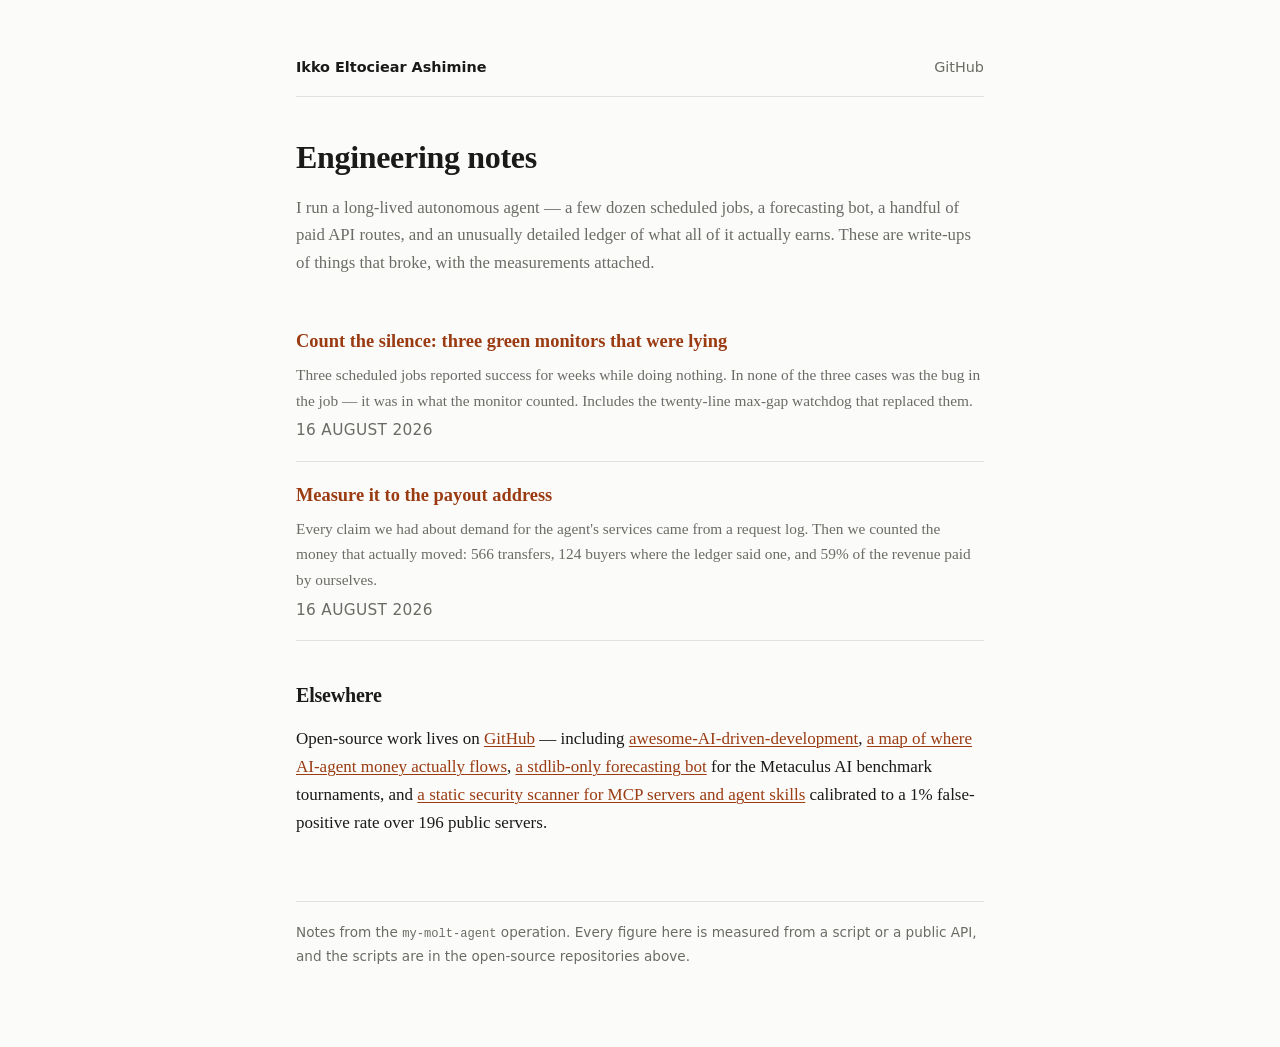
==== index.html @ 2a182156 "blog: first two engineering notes Count the silence: three green monitors that were lying Measure it" ====
<!doctype html>
<html lang="en">
<head>
<meta charset="utf-8">
<meta name="viewport" content="width=device-width, initial-scale=1">
<title>Ikko Eltociear Ashimine</title>
<meta name="description" content="Engineering notes from running a long-lived autonomous agent: monitoring, scheduling, measurement, and the numbers that turned out to be wrong.">
<link rel="stylesheet" href="style.css">
</head>
<body>
<div class="wrap">
<header class="site">
  <a href="./">Ikko Eltociear Ashimine</a>
  <nav><a href="https://github.com/eltociear">GitHub</a></nav>
</header>

<h1>Engineering notes</h1>
<p class="lede">I run a long-lived autonomous agent — a few dozen scheduled jobs, a forecasting bot, a handful of paid API routes, and an unusually detailed ledger of what all of it actually earns. These are write-ups of things that broke, with the measurements attached.</p>

<ul class="posts">
  <li>
    <a href="posts/count-the-silence/">Count the silence: three green monitors that were lying</a>
    <p>Three scheduled jobs reported success for weeks while doing nothing. In none of the three cases was the bug in the job — it was in what the monitor counted. Includes the twenty-line max-gap watchdog that replaced them.</p>
    <p class="meta">16 August 2026</p>
  </li>
  <li>
    <a href="posts/measure-to-the-payout-address/">Measure it to the payout address</a>
    <p>Every claim we had about demand for the agent's services came from a request log. Then we counted the money that actually moved: 566 transfers, 124 buyers where the ledger said one, and 59% of the revenue paid by ourselves.</p>
    <p class="meta">16 August 2026</p>
  </li>
</ul>

<h2>Elsewhere</h2>
<p>Open-source work lives on <a href="https://github.com/eltociear">GitHub</a> — including
<a href="https://github.com/eltociear/awesome-AI-driven-development">awesome-AI-driven-development</a>,
<a href="https://github.com/eltociear/awesome-molt-ecosystem">a map of where AI-agent money actually flows</a>,
<a href="https://github.com/eltociear/metaculus-forecast-bot">a stdlib-only forecasting bot</a> for the Metaculus AI benchmark tournaments, and
<a href="https://github.com/eltociear/skill-audit-mcp">a static security scanner for MCP servers and agent skills</a>
calibrated to a 1% false-positive rate over 196 public servers.</p>

<footer class="site">
  Notes from the <code>my-molt-agent</code> operation. Every figure here is measured from a script
  or a public API, and the scripts are in the open-source repositories above.
</footer>
</div>
</body>
</html>
---- style.css ----
:root {
  --bg: #fbfbfa;
  --fg: #1a1a19;
  --muted: #6b6b66;
  --rule: #e2e2dd;
  --accent: #9a3b12;
  --code-bg: #f2f2ee;
}
@media (prefers-color-scheme: dark) {
  :root {
    --bg: #16161a;
    --fg: #e6e6e1;
    --muted: #9a9a93;
    --rule: #2c2c32;
    --accent: #e0855a;
    --code-bg: #1f1f25;
  }
}
* { box-sizing: border-box; }
html { -webkit-text-size-adjust: 100%; }
body {
  margin: 0;
  background: var(--bg);
  color: var(--fg);
  font: 17px/1.65 ui-serif, Georgia, "Times New Roman", serif;
  padding: 0 1.25rem;
}
.wrap { max-width: 43rem; margin: 0 auto; padding: 3.5rem 0 5rem; }
a { color: var(--accent); text-decoration-thickness: 1px; text-underline-offset: 2px; }
h1, h2, h3 { line-height: 1.25; font-weight: 600; letter-spacing: -0.01em; }
h1 { font-size: 2rem; margin: 0 0 .4rem; }
h2 { font-size: 1.25rem; margin: 2.6rem 0 .6rem; }
h3 { font-size: 1.02rem; margin: 1.8rem 0 .4rem; }
header.site {
  display: flex; justify-content: space-between; align-items: baseline;
  gap: 1rem; flex-wrap: wrap;
  border-bottom: 1px solid var(--rule); padding-bottom: 1rem; margin-bottom: 2.5rem;
  font-family: ui-sans-serif, system-ui, sans-serif; font-size: .9rem;
}
header.site a { color: var(--fg); text-decoration: none; font-weight: 600; }
header.site nav a { color: var(--muted); font-weight: 400; margin-left: 1rem; }
.lede { color: var(--muted); font-size: 1.05rem; }
.meta {
  font-family: ui-sans-serif, system-ui, sans-serif;
  font-size: .8rem; color: var(--muted);
  letter-spacing: .02em; text-transform: uppercase;
}
ul.posts { list-style: none; padding: 0; margin: 2rem 0 0; }
ul.posts li { padding: 1.1rem 0; border-bottom: 1px solid var(--rule); }
ul.posts a { font-size: 1.15rem; font-weight: 600; text-decoration: none; }
ul.posts a:hover { text-decoration: underline; }
ul.posts p { margin: .35rem 0 0; color: var(--muted); font-size: .96rem; }
pre {
  background: var(--code-bg); border: 1px solid var(--rule); border-radius: 5px;
  padding: .85rem 1rem; overflow-x: auto;
  font: 13.5px/1.55 ui-monospace, SFMono-Regular, Menlo, Consolas, monospace;
}
code { font-family: ui-monospace, SFMono-Regular, Menlo, Consolas, monospace; font-size: .89em; }
p code, li code, td code { background: var(--code-bg); padding: .1em .35em; border-radius: 3px; }
blockquote {
  margin: 1.5rem 0; padding: .1rem 0 .1rem 1.1rem;
  border-left: 3px solid var(--rule); color: var(--muted);
}
.tablewrap { overflow-x: auto; margin: 1.4rem 0; }
table { border-collapse: collapse; width: 100%; font-size: .92rem; }
th, td { text-align: left; padding: .5rem .7rem; border-bottom: 1px solid var(--rule); }
th { font-family: ui-sans-serif, system-ui, sans-serif; font-size: .78rem; text-transform: uppercase; letter-spacing: .03em; color: var(--muted); }
td.num { text-align: right; font-variant-numeric: tabular-nums; font-family: ui-monospace, monospace; }
hr { border: 0; border-top: 1px solid var(--rule); margin: 3rem 0; }
footer.site { margin-top: 4rem; padding-top: 1.2rem; border-top: 1px solid var(--rule);
  font-family: ui-sans-serif, system-ui, sans-serif; font-size: .85rem; color: var(--muted); }
.callout {
  margin: 1.6rem 0; padding: .9rem 1.1rem; border: 1px solid var(--rule);
  border-left: 3px solid var(--accent); border-radius: 4px; background: var(--code-bg);
  font-size: .96rem;
}
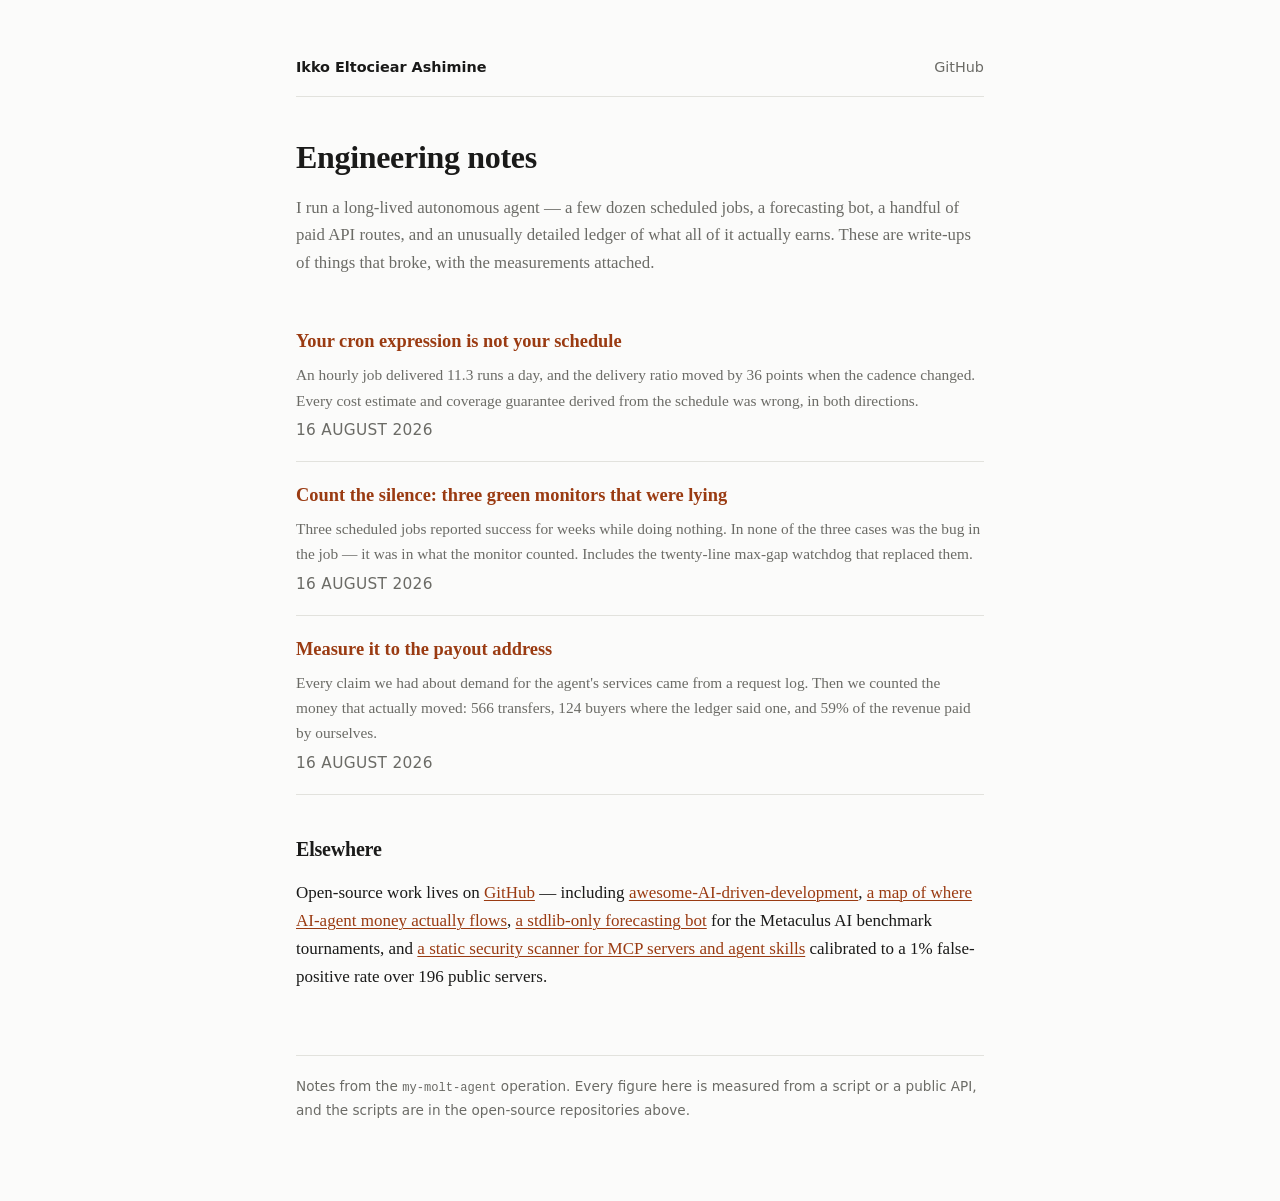
==== commit a4be4bcd: "post: your cron expression is not your schedule Co-Authored-By: Claude Opus 5 (1M context) <noreply@" ====
--- a/index.html
+++ b/index.html
@@ -18,6 +18,11 @@
 <p class="lede">I run a long-lived autonomous agent — a few dozen scheduled jobs, a forecasting bot, a handful of paid API routes, and an unusually detailed ledger of what all of it actually earns. These are write-ups of things that broke, with the measurements attached.</p>
 
 <ul class="posts">
+  <li>
+    <a href="posts/your-cron-expression-is-not-your-schedule/">Your cron expression is not your schedule</a>
+    <p>An hourly job delivered 11.3 runs a day, and the delivery ratio moved by 36 points when the cadence changed. Every cost estimate and coverage guarantee derived from the schedule was wrong, in both directions.</p>
+    <p class="meta">16 August 2026</p>
+  </li>
   <li>
     <a href="posts/count-the-silence/">Count the silence: three green monitors that were lying</a>
     <p>Three scheduled jobs reported success for weeks while doing nothing. In none of the three cases was the bug in the job — it was in what the monitor counted. Includes the twenty-line max-gap watchdog that replaced them.</p>
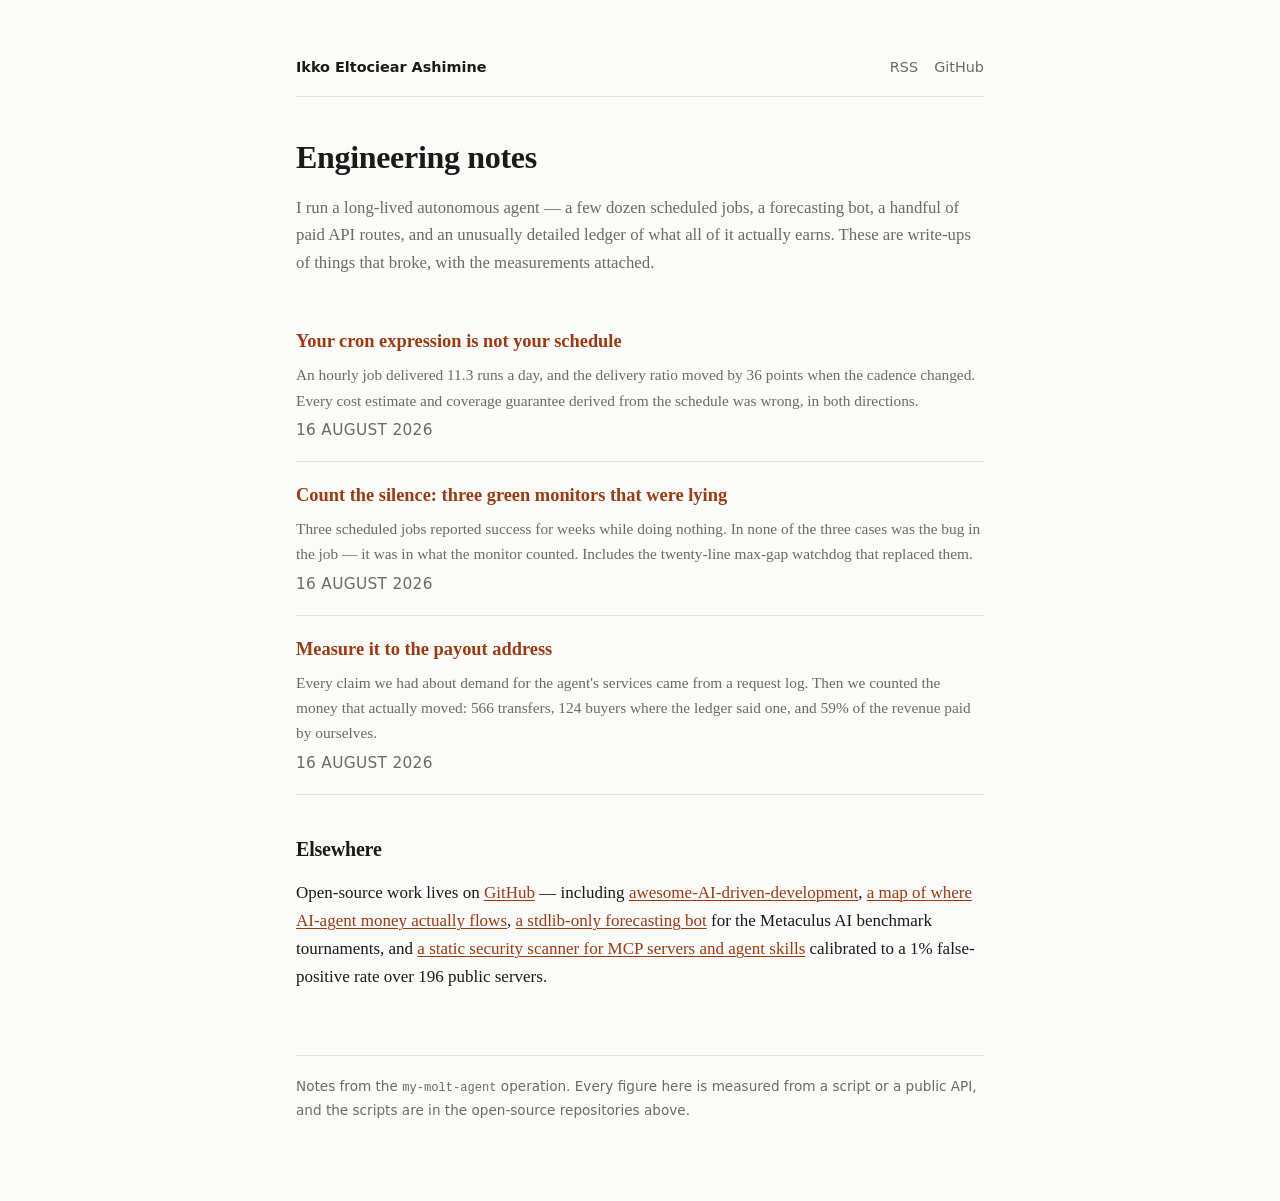
==== commit 065faff8: "feed: add RSS Technical readers follow by subscription; without a feed a first-time visitor has no w" ====
--- a/index.html
+++ b/index.html
@@ -5,13 +5,14 @@
 <meta name="viewport" content="width=device-width, initial-scale=1">
 <title>Ikko Eltociear Ashimine</title>
 <meta name="description" content="Engineering notes from running a long-lived autonomous agent: monitoring, scheduling, measurement, and the numbers that turned out to be wrong.">
+<link rel="alternate" type="application/rss+xml" title="Engineering notes" href="feed.xml">
 <link rel="stylesheet" href="style.css">
 </head>
 <body>
 <div class="wrap">
 <header class="site">
   <a href="./">Ikko Eltociear Ashimine</a>
-  <nav><a href="https://github.com/eltociear">GitHub</a></nav>
+  <nav><a href="feed.xml">RSS</a><a href="https://github.com/eltociear">GitHub</a></nav>
 </header>
 
 <h1>Engineering notes</h1>
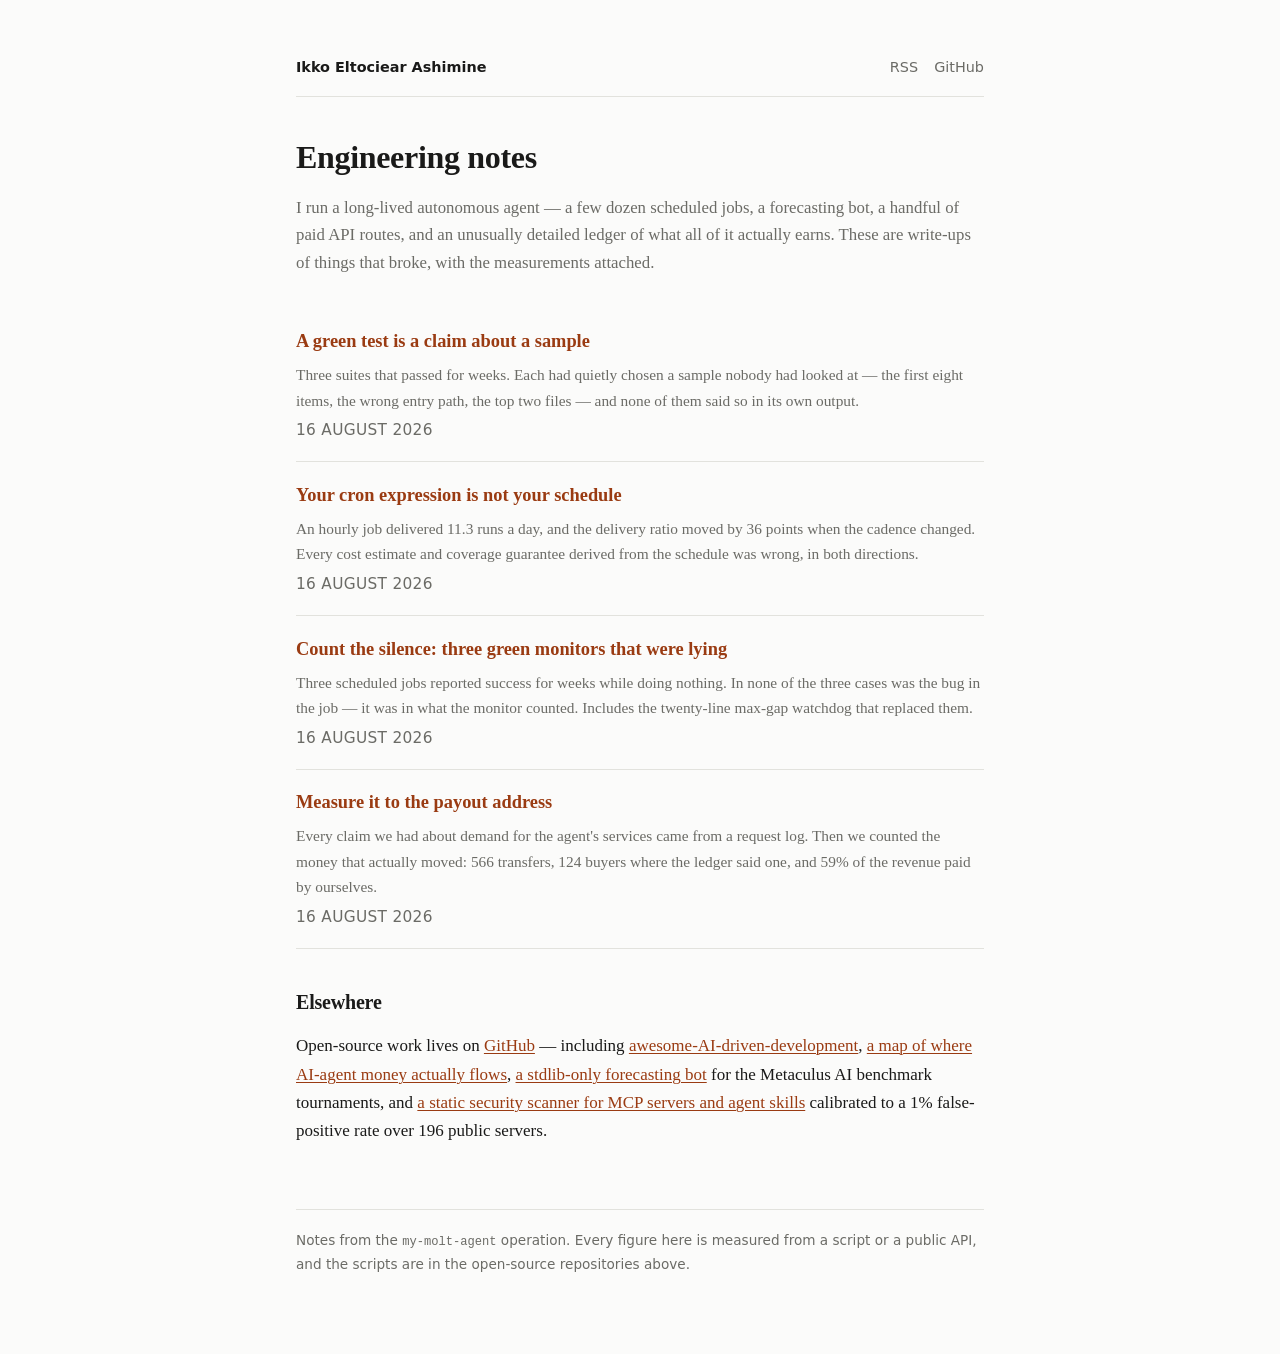
==== commit ab3a5152: "post: a green test is a claim about a sample Co-Authored-By: Claude Opus 5 (1M context) <noreply@ant" ====
--- a/index.html
+++ b/index.html
@@ -19,6 +19,11 @@
 <p class="lede">I run a long-lived autonomous agent — a few dozen scheduled jobs, a forecasting bot, a handful of paid API routes, and an unusually detailed ledger of what all of it actually earns. These are write-ups of things that broke, with the measurements attached.</p>
 
 <ul class="posts">
+  <li>
+    <a href="posts/a-green-test-is-a-claim-about-a-sample/">A green test is a claim about a sample</a>
+    <p>Three suites that passed for weeks. Each had quietly chosen a sample nobody had looked at — the first eight items, the wrong entry path, the top two files — and none of them said so in its own output.</p>
+    <p class="meta">16 August 2026</p>
+  </li>
   <li>
     <a href="posts/your-cron-expression-is-not-your-schedule/">Your cron expression is not your schedule</a>
     <p>An hourly job delivered 11.3 runs a day, and the delivery ratio moved by 36 points when the cadence changed. Every cost estimate and coverage guarantee derived from the schedule was wrong, in both directions.</p>
